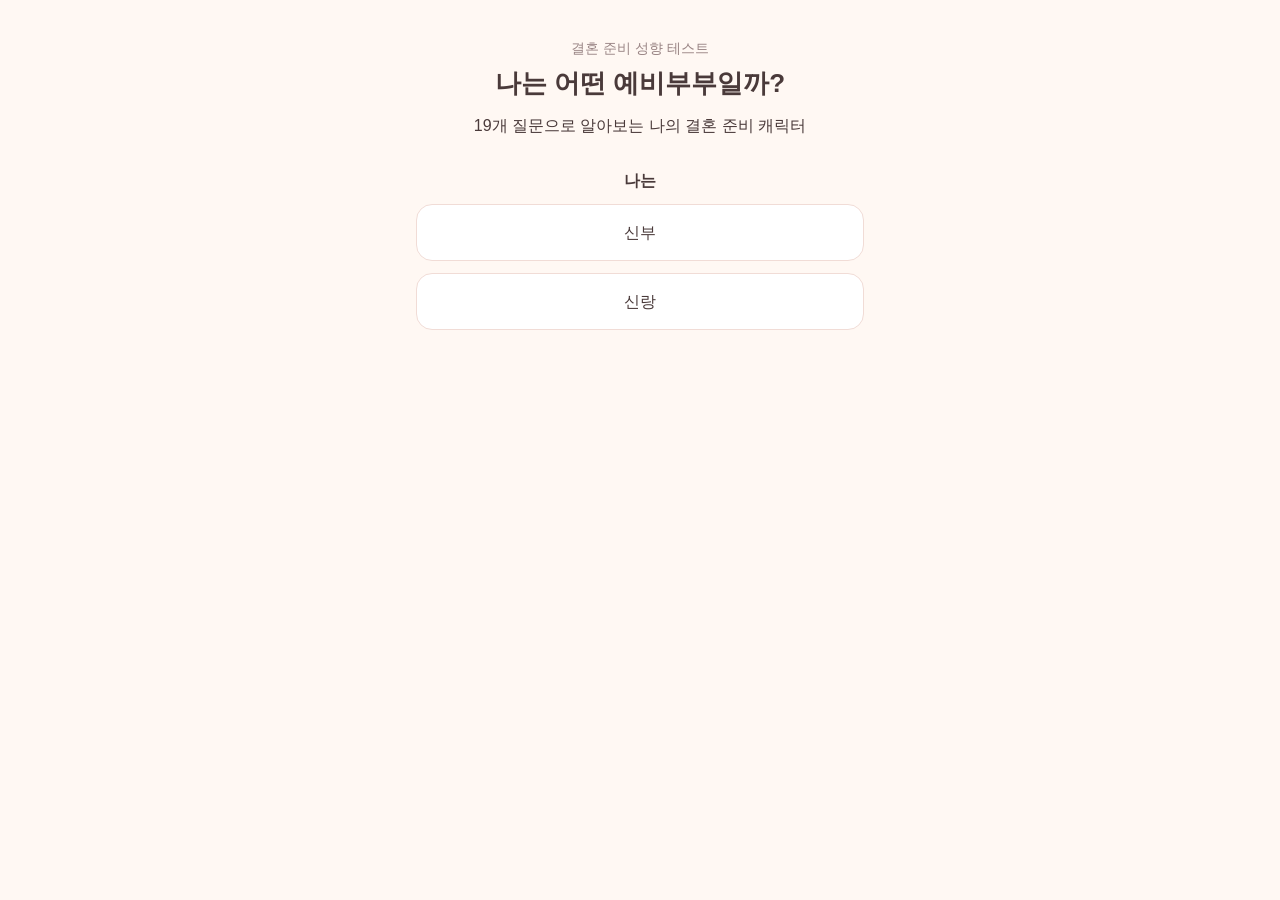
==== index.html @ 90a8f6f2 "feat: 결혼 준비 캐릭터 테스트 Co-Authored-By: Claude Opus 5.5 (1M context) <noreply@anthropic.com>" ====
<!doctype html>
<html lang="ko">
<head>
  <meta charset="utf-8">
  <meta name="viewport" content="width=device-width, initial-scale=1">
  <title>웨딩 성향 테스트</title>
  <link rel="stylesheet" href="style.css">
</head>
<body>
  <main id="app">
    <section id="start" class="screen">
      <p class="eyebrow">결혼 준비 성향 테스트</p>
      <h1>나는 어떤 예비부부일까?</h1>
      <p class="lead">19개 질문으로 알아보는 나의 결혼 준비 캐릭터</p>
      <p class="label">나는</p>
      <div class="choices">
        <button class="choice" data-gender="여자">신부</button>
        <button class="choice" data-gender="남자">신랑</button>
      </div>
    </section>

    <section id="quiz" class="screen" hidden>
      <div class="progress"><div id="bar"></div></div>
      <p id="count" class="eyebrow"></p>
      <h2 id="question"></h2>
      <div id="options" class="choices"></div>
      <button id="back" class="ghost">이전 질문</button>
    </section>

    <section id="result" class="screen" hidden>
      <p class="eyebrow">나의 결혼 준비 캐릭터는</p>
      <div class="frame"><img id="char-img" alt=""></div>
      <h1 id="char-name"></h1>
      <p id="char-sub" class="sub"></p>
      <p id="char-line" class="lead"></p>
      <div class="card">
        <h3>어떤 사람일까?</h3>
        <p id="char-intro" class="intro"></p>
        <p id="char-desc" class="desc"></p>
      </div>
      <div class="card">
        <h3>결혼 준비에서 중요하게 여기는 것</h3>
        <div id="value-bars" class="bars"></div>
        <h3 class="gap">정하는 방식</h3>
        <div id="style-bars" class="bars"></div>
      </div>
      <div class="actions">
        <a class="choice" href="characters.html">다른 캐릭터 보러가기</a>
        <button id="restart" class="choice">다시 하기</button>
      </div>
    </section>
  </main>
  <script src="data.js"></script>
  <script src="logic.js"></script>
  <script src="app.js"></script>
</body>
</html>
---- style.css ----
:root {
  --bg: #fff8f3;
  --card: #ffffff;
  --ink: #4a3a3a;
  --muted: #9a8585;
  --pink: #f4a7b9;
  --pink-soft: #fde4ea;
  --line: #f1dcd6;
}

* { box-sizing: border-box; }

body {
  margin: 0;
  background: var(--bg);
  color: var(--ink);
  font-family: -apple-system, "Apple SD Gothic Neo", "Pretendard", "Noto Sans KR", sans-serif;
  word-break: keep-all;
}

#app {
  max-width: 480px;
  margin: 0 auto;
  padding: 40px 16px 56px;
  min-height: 100vh;
}

.screen { text-align: center; }
.screen[hidden], [hidden] { display: none !important; }

.eyebrow { color: var(--muted); font-size: 14px; margin: 0 0 8px; }
h1 { font-size: 26px; margin: 0 0 12px; }
h2 { white-space: pre-line; font-size: 21px; line-height: 1.45; margin: 8px 0 28px; min-height: 3em; }
.lead { font-size: 16px; line-height: 1.6; margin: 0 0 28px; }
.label { font-weight: 600; margin: 32px 0 12px; }
.sub { color: #d77a92; font-weight: 600; margin: -4px 0 16px; }

.choices { display: grid; gap: 12px; }

.choice {
  width: 100%;
  padding: 16px 18px;
  border: 1px solid var(--line);
  border-radius: 16px;
  background: var(--card);
  color: var(--ink);
  font: inherit;
  font-size: 16px;
  line-height: 1.45;
  cursor: pointer;
  transition: background 0.15s, border-color 0.15s;
}
.choice:hover, .choice:focus-visible { background: var(--pink-soft); border-color: var(--pink); outline: none; }

.ghost {
  margin-top: 24px;
  border: 0;
  background: none;
  color: var(--muted);
  font: inherit;
  font-size: 14px;
  cursor: pointer;
}

.progress { height: 6px; background: var(--line); border-radius: 3px; overflow: hidden; margin-bottom: 20px; }
#bar { height: 100%; width: 0; background: var(--pink); transition: width 0.2s; }

.frame {
  width: 100%;
  aspect-ratio: 12 / 13;
  max-width: 320px;
  margin: 8px auto 20px;
  border-radius: 24px;
  background: #feeef2;
  display: flex;
  align-items: flex-end;
  justify-content: center;
  overflow: hidden;
}
.frame img { width: 100%; height: 100%; object-fit: contain; }

.card {
  background: var(--card);
  border: 1px solid var(--line);
  border-radius: 20px;
  padding: 20px;
  text-align: left;
  margin-bottom: 24px;
}
.intro { font-weight: 600; margin: 0 0 12px; }

.card h3 { font-size: 15px; margin: 0 0 12px; color: #d77a92; }
.card h3.gap { margin-top: 24px; }
.desc { line-height: 1.75; margin: 0; }

.bars { display: grid; gap: 10px; }
.bar-row { display: grid; grid-template-columns: 6.5em 1fr 3em; align-items: center; gap: 10px; font-size: 14px; }
.track { height: 10px; background: var(--pink-soft); border-radius: 5px; overflow: hidden; }
.track div { height: 100%; background: var(--pink); border-radius: 5px; }
.num { text-align: right; color: var(--muted); font-variant-numeric: tabular-nums; }

.actions { display: grid; grid-template-columns: 1fr 1fr; gap: 12px; }
a.choice { display: block; text-decoration: none; }
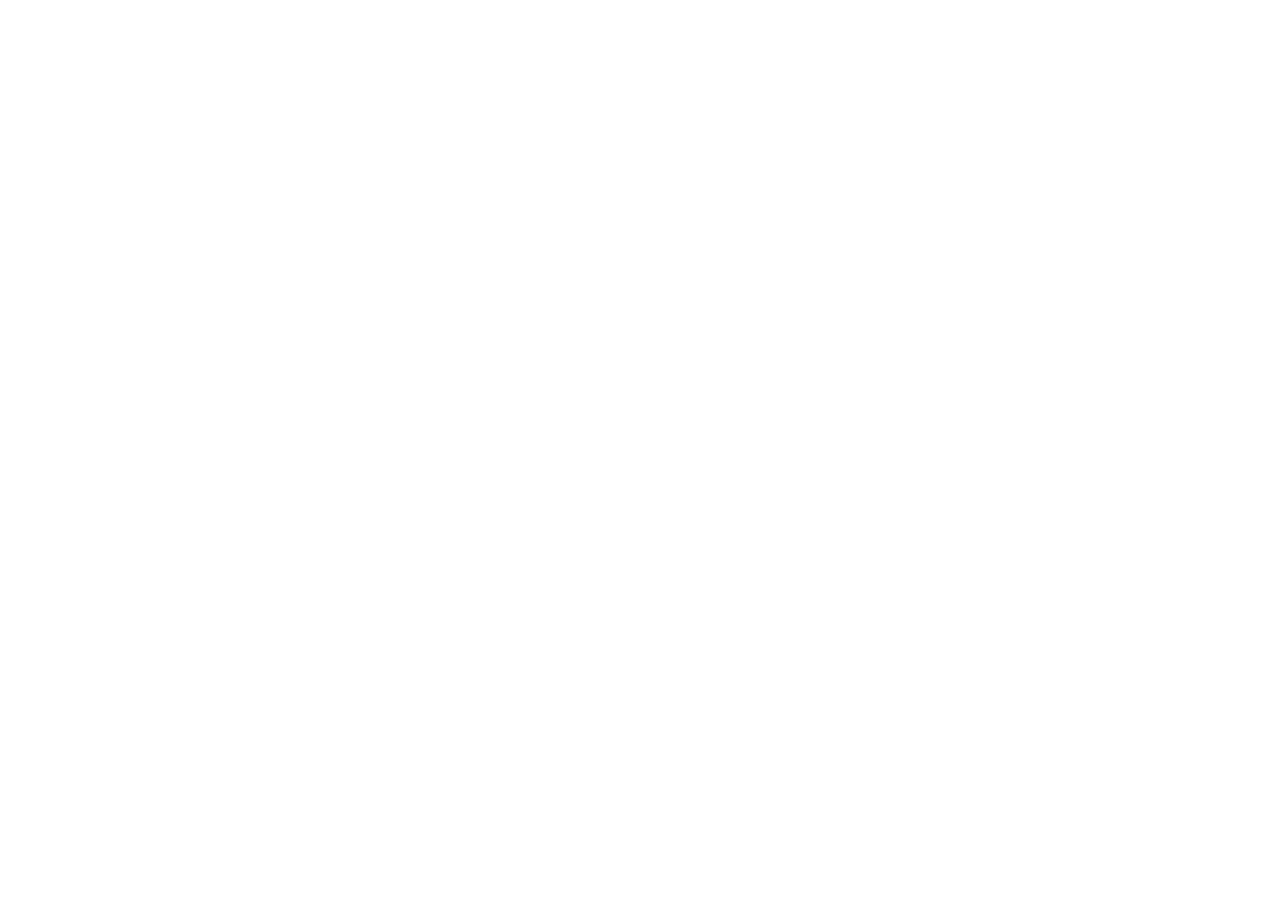
==== commit 15ac4203: "chore: wedding-reference/mbti 로 옮기고 예전 주소는 새 주소로 넘기기만 함 Co-Authored-By: Claude Opus 5.5 (1M context)" ====
--- a/index.html
+++ b/index.html
@@ -2,56 +2,11 @@
 <html lang="ko">
 <head>
   <meta charset="utf-8">
-  <meta name="viewport" content="width=device-width, initial-scale=1">
-  <title>웨딩 성향 테스트</title>
-  <link rel="stylesheet" href="style.css">
+  <title>결혼준비 성향 테스트</title>
+  <meta http-equiv="refresh" content="0; url=https://posil-lllo.github.io/wedding-reference/mbti/">
+  <link rel="canonical" href="https://posil-lllo.github.io/wedding-reference/mbti/">
+  <!-- 이 테스트는 wedding-reference 저장소의 mbti 폴더로 옮겨짐. 공유 링크의 주소 뒷부분(?c=...)을 그대로 붙여 넘김 -->
+  <script>location.replace("https://posil-lllo.github.io/wedding-reference/mbti/" + location.search + location.hash);</script>
 </head>
-<body>
-  <main id="app">
-    <section id="start" class="screen">
-      <p class="eyebrow">결혼 준비 성향 테스트</p>
-      <h1>나는 어떤 예비부부일까?</h1>
-      <p class="lead">19개 질문으로 알아보는 나의 결혼 준비 캐릭터</p>
-      <p class="label">나는</p>
-      <div class="choices">
-        <button class="choice" data-gender="여자">신부</button>
-        <button class="choice" data-gender="남자">신랑</button>
-      </div>
-    </section>
-
-    <section id="quiz" class="screen" hidden>
-      <div class="progress"><div id="bar"></div></div>
-      <p id="count" class="eyebrow"></p>
-      <h2 id="question"></h2>
-      <div id="options" class="choices"></div>
-      <button id="back" class="ghost">이전 질문</button>
-    </section>
-
-    <section id="result" class="screen" hidden>
-      <p class="eyebrow">나의 결혼 준비 캐릭터는</p>
-      <div class="frame"><img id="char-img" alt=""></div>
-      <h1 id="char-name"></h1>
-      <p id="char-sub" class="sub"></p>
-      <p id="char-line" class="lead"></p>
-      <div class="card">
-        <h3>어떤 사람일까?</h3>
-        <p id="char-intro" class="intro"></p>
-        <p id="char-desc" class="desc"></p>
-      </div>
-      <div class="card">
-        <h3>결혼 준비에서 중요하게 여기는 것</h3>
-        <div id="value-bars" class="bars"></div>
-        <h3 class="gap">정하는 방식</h3>
-        <div id="style-bars" class="bars"></div>
-      </div>
-      <div class="actions">
-        <a class="choice" href="characters.html">다른 캐릭터 보러가기</a>
-        <button id="restart" class="choice">다시 하기</button>
-      </div>
-    </section>
-  </main>
-  <script src="data.js"></script>
-  <script src="logic.js"></script>
-  <script src="app.js"></script>
-</body>
+<body><a href="https://posil-lllo.github.io/wedding-reference/mbti/">결혼준비 성향 테스트로 이동</a></body>
 </html>
